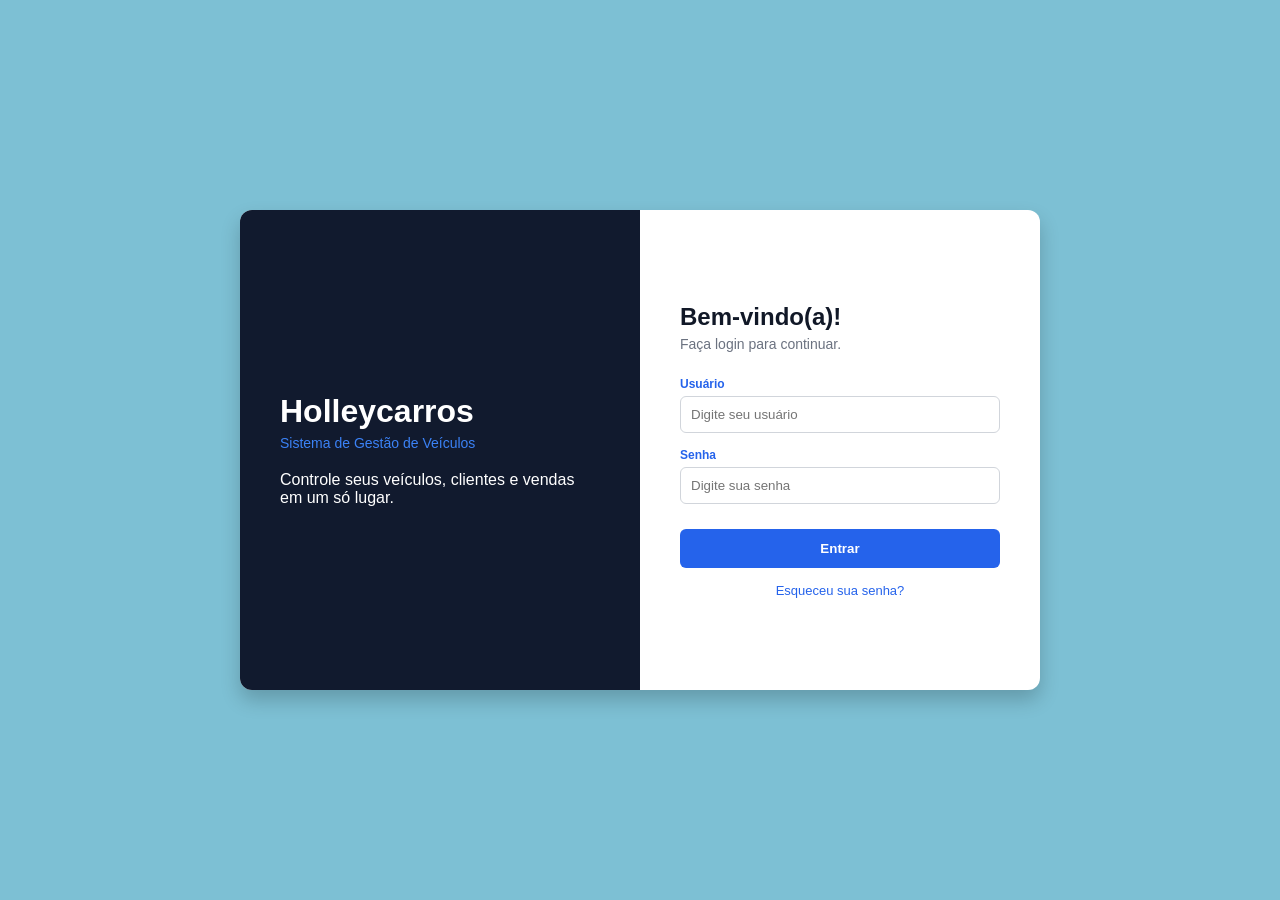
==== index.html @ 735d9193 "terminooo" ====
<!DOCTYPE html>
<html lang="pt-br">
<head>
    <meta charset="UTF-8">
    <meta name="viewport" content="width=device-width, initial-scale=1.0">
    <title>Oficina mecânica - login</title>
    <link rel="stylesheet" href="style.css">
</head>
<body>
<div class="card-login">
    
   
    <div class="lado-esquerdo">
      <h1>Holleycarros</h1>
      <p class="subtitulo">Sistema de Gestão de Veículos</p>
      <p>Controle seus veículos, clientes e vendas em um só lugar.</p>
    </div>

 
    <div class="lado-direito">
      <h2>Bem-vindo(a)!</h2>
      <p class="subtitulo-form">Faça login para continuar.</p>

      <form>
        <div class="campo">
          <label for="usuario">Usuário</label>
          <input type="text" id="usuario" placeholder="Digite seu usuário">
        </div>

        <div class="campo">
          <label for="senha">Senha</label>
          <input type="password" id="senha" placeholder="Digite sua senha">
        </div>

        <button type="submit">Entrar</button>

        <a href="#" class="link-esqueceu">Esqueceu sua senha?</a>
      </form>
    </div>

  </div>

</body>

</html>
---- style.css ----
* {
  margin: 0;
  padding: 0;
  box-sizing: border-box;
  font-family: Arial, sans-serif;
}


body {
  background-color: #7dc0d4; 
  height: 100vh;
  display: flex;
  justify-content: center;
  align-items: center;
}


.card-login {
  display: flex;
  width: 800px;
  height: 480px;
  background-color: #ffffff;
  border-radius: 12px; 
  box-shadow: 0 10px 20px rgba(0, 0, 0, 0.2); 
  overflow: hidden; 
}

.lado-esquerdo {
  flex: 1;
  background-color: #111a2e; 
  color: white;
  padding: 40px;
  display: flex;
  flex-direction: column;
  justify-content: center;
}

.lado-esquerdo h1 {
  font-size: 32px;
  margin-bottom: 5px;
}

.lado-esquerdo .subtitulo {
  color: #3b82f6; 
  margin-bottom: 20px;
  font-size: 14px;
}

.lado-direito {
  flex: 1;
  padding: 40px;
  display: flex;
  flex-direction: column;
  justify-content: center;
}

.lado-direito h2 {
  color: #111827;
  margin-bottom: 5px;
}

.subtitulo-form {
  color: #6b7280;
  font-size: 14px;
  margin-bottom: 25px;
}

.campo {
  margin-bottom: 15px;
}

.campo label {
  display: block;
  font-size: 12px;
  font-weight: bold;
  color: #2563eb;
  margin-bottom: 5px;
}

.campo input {
  width: 100%;
  padding: 10px;
  border: 1px solid #d1d5db;
  border-radius: 6px;
  outline: none;
}

.campo input:focus {
  border-color: #2563eb;
}


button {
  width: 100%;
  padding: 12px;
  background-color: #2563eb;
  color: white;
  border: none;
  border-radius: 6px;
  font-weight: bold;
  cursor: pointer;
  margin-top: 10px;
}

button:hover {
  background-color: #1d4ed8;
}

.link-esqueceu {
  display: block;
  text-align: center;
  margin-top: 15px;
  color: #2563eb;
  font-size: 13px;
  text-decoration: none;
}

.link-esqueceu:hover {
  text-decoration: underline;
}
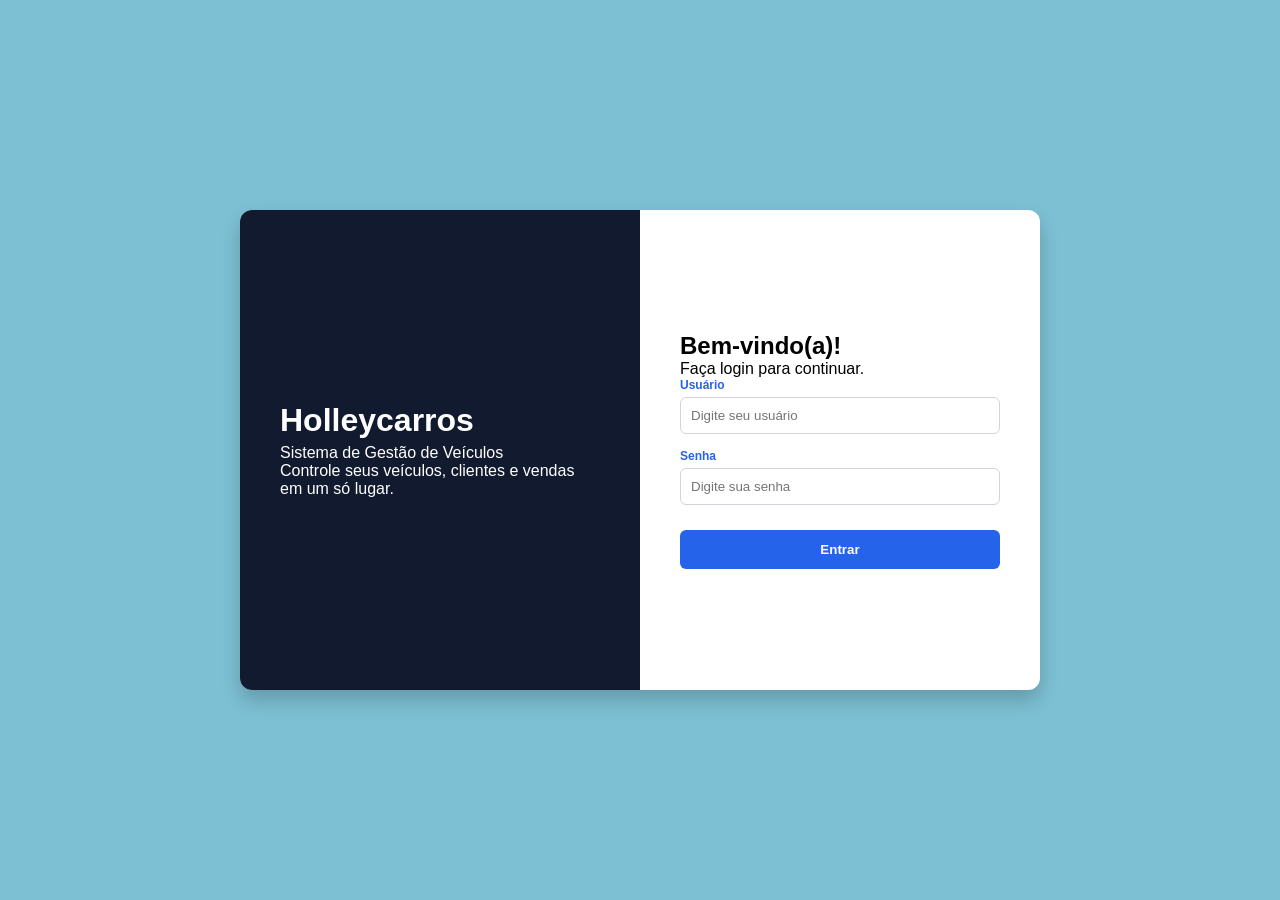
==== commit aa7f6120: "termino" ====
--- a/index.html
+++ b/index.html
@@ -8,6 +8,7 @@
 </head>
 <body>
 <div class="card-login">
+
     
    
     <div class="lado-esquerdo">
@@ -30,11 +31,16 @@
         <div class="campo">
           <label for="senha">Senha</label>
           <input type="password" id="senha" placeholder="Digite sua senha">
+          
         </div>
 
-        <button type="submit">Entrar</button>
+       
+        <a href="telainicial.html">
+  <button type="button">Entrar</button>
+</a>
+       
 
-        <a href="#" class="link-esqueceu">Esqueceu sua senha?</a>
+        
       </form>
     </div>
 
--- a/style.css
+++ b/style.css
@@ -40,11 +40,6 @@
   margin-bottom: 5px;
 }
 
-.lado-esquerdo .subtitulo {
-  color: #3b82f6; 
-  margin-bottom: 20px;
-  font-size: 14px;
-}
 
 .lado-direito {
   flex: 1;
@@ -54,16 +49,6 @@
   justify-content: center;
 }
 
-.lado-direito h2 {
-  color: #111827;
-  margin-bottom: 5px;
-}
-
-.subtitulo-form {
-  color: #6b7280;
-  font-size: 14px;
-  margin-bottom: 25px;
-}
 
 .campo {
   margin-bottom: 15px;
@@ -106,15 +91,4 @@
   background-color: #1d4ed8;
 }
 
-.link-esqueceu {
-  display: block;
-  text-align: center;
-  margin-top: 15px;
-  color: #2563eb;
-  font-size: 13px;
-  text-decoration: none;
-}
 
-.link-esqueceu:hover {
-  text-decoration: underline;
-}
